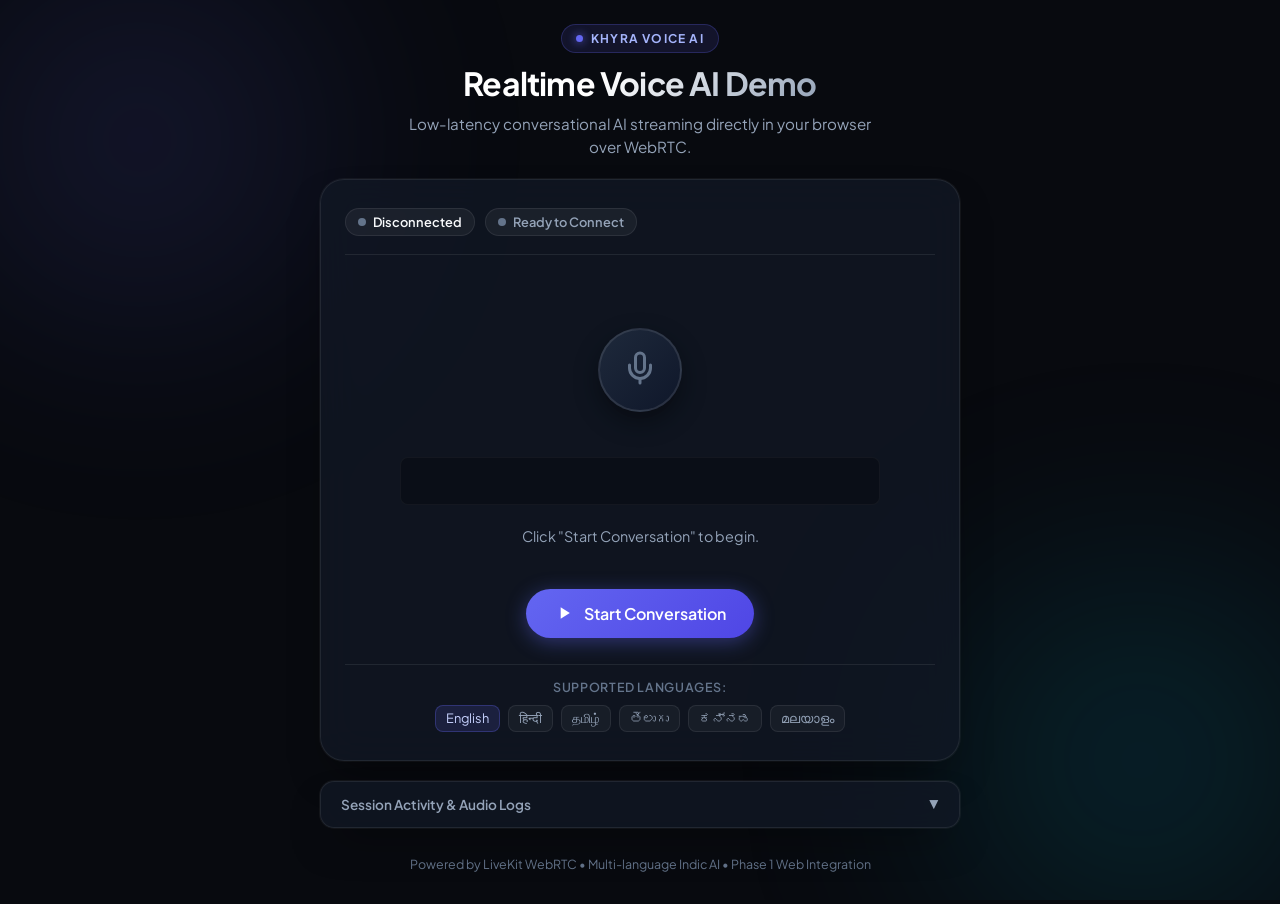
==== static/index.html @ c0081c4d "feat: multi-role WebSocket demo backend + deployment config WebSocket /ws endpoint (server.py): - Di" ====
<!DOCTYPE html>
<html lang="en">
<head>
  <meta charset="UTF-8">
  <meta name="viewport" content="width=device-width, initial-scale=1.0">
  <title>Khyra AI | Realtime Voice AI Demo</title>
  <meta name="description" content="Standalone browser-based LiveKit voice AI demonstration with real-time multilingual conversational capabilities.">
  <link rel="stylesheet" href="/static/style.css">
  <link rel="preconnect" href="https://fonts.googleapis.com">
  <link rel="preconnect" href="https://fonts.gstatic.com" crossorigin>
  <link href="https://fonts.googleapis.com/css2?family=Plus+Jakarta+Sans:wght@400;500;600;700&family=JetBrains+Mono:wght@400;500&display=swap" rel="stylesheet">
</head>
<body>
  <div class="app-background">
    <div class="glow-orb glow-top-left"></div>
    <div class="glow-orb glow-bottom-right"></div>
  </div>

  <main class="demo-wrapper">
    <!-- Header -->
    <header class="demo-header">
      <div class="brand-badge">
        <span class="brand-dot"></span>
        <span>KHYRA VOICE AI</span>
      </div>
      <h1 class="demo-title">Realtime Voice AI Demo</h1>
      <p class="demo-subtitle">Low-latency conversational AI streaming directly in your browser over WebRTC.</p>
    </header>

    <!-- Error Alert Box -->
    <div id="error-banner" class="alert-box alert-error hidden" role="alert">
      <div class="alert-icon">⚠️</div>
      <div class="alert-content">
        <h4 id="error-title">Connection Error</h4>
        <p id="error-message">Unable to connect to the voice server.</p>
        <div id="error-action" class="alert-action hidden">
          <button id="error-dismiss-btn" class="btn btn-secondary btn-sm">Dismiss</button>
        </div>
      </div>
    </div>

    <!-- Main Card -->
    <section class="demo-card glass-panel">
      <!-- Status Bar -->
      <div class="card-status-bar">
        <div class="status-indicator-group">
          <div id="connection-pill" class="status-pill status-disconnected">
            <span class="status-dot"></span>
            <span id="connection-status-text">Disconnected</span>
          </div>

          <div id="agent-state-pill" class="status-pill status-idle">
            <span class="agent-dot"></span>
            <span id="agent-state-text">Ready to Connect</span>
          </div>
        </div>

        <div class="telemetry-info">
          <span id="room-tag" class="meta-tag hidden">Room: <strong id="room-id-val">-</strong></span>
          <span id="latency-tag" class="meta-tag hidden">RTT: <strong id="latency-val">0ms</strong></span>
        </div>
      </div>

      <!-- Voice Visualization Orb -->
      <div class="visualizer-container">
        <div id="voice-orb" class="voice-orb orb-idle">
          <div class="orb-core">
            <div class="orb-wave wave-1"></div>
            <div class="orb-wave wave-2"></div>
            <div class="orb-wave wave-3"></div>
            <div class="orb-icon">
              <svg id="orb-mic-icon" viewBox="0 0 24 24" width="36" height="36" fill="none" stroke="currentColor" stroke-width="2" stroke-linecap="round" stroke-linejoin="round">
                <path d="M12 2a3 3 0 0 0-3 3v7a3 3 0 0 0 6 0V5a3 3 0 0 0-3-3Z"></path>
                <path d="M19 10v2a7 7 0 0 1-14 0v-2"></path>
                <line x1="12" y1="19" x2="12" y2="22"></line>
              </svg>
            </div>
          </div>
        </div>

        <canvas id="audio-visualizer-canvas" class="visualizer-canvas" width="480" height="64"></canvas>
        <div id="agent-caption" class="agent-caption">Click "Start Conversation" to begin.</div>
      </div>

      <!-- Controls -->
      <div class="controls-panel">
        <button id="start-btn" class="btn btn-primary btn-lg" aria-label="Start Conversation">
          <svg viewBox="0 0 24 24" width="20" height="20" fill="currentColor">
            <path d="M8 5v14l11-7z"/>
          </svg>
          <span>Start Conversation</span>
        </button>

        <button id="end-btn" class="btn btn-danger btn-lg hidden" aria-label="End Conversation" disabled>
          <svg viewBox="0 0 24 24" width="20" height="20" fill="currentColor">
            <rect x="6" y="6" width="12" height="12" rx="2"/>
          </svg>
          <span>End Conversation</span>
        </button>

        <button id="mute-btn" class="btn btn-secondary btn-icon hidden" aria-label="Mute Microphone" disabled title="Mute/Unmute Microphone">
          <svg id="mic-on-icon" viewBox="0 0 24 24" width="20" height="20" fill="none" stroke="currentColor" stroke-width="2">
            <path d="M12 2a3 3 0 0 0-3 3v7a3 3 0 0 0 6 0V5a3 3 0 0 0-3-3Z"></path>
            <path d="M19 10v2a7 7 0 0 1-14 0v-2"></path>
            <line x1="12" y1="19" x2="12" y2="22"></line>
          </svg>
          <svg id="mic-off-icon" class="hidden" viewBox="0 0 24 24" width="20" height="20" fill="none" stroke="currentColor" stroke-width="2">
            <line x1="1" y1="1" x2="23" y2="23"></line>
            <path d="M9 9v3a3 3 0 0 0 5.12 2.12M15 9.34V5a3 3 0 0 0-5.68-1.33"></path>
            <path d="M17 16.95A7 7 0 0 1 5 12v-2m14 0v2a7 7 0 0 1-.11 1.23"></path>
            <line x1="12" y1="19" x2="12" y2="22"></line>
          </svg>
          <span id="mute-label">Mute</span>
        </button>
      </div>

      <!-- Languages Supported Badge -->
      <div class="supported-languages">
        <span class="lang-title">Supported Languages:</span>
        <div class="lang-pills">
          <span class="lang-tag active">English</span>
          <span class="lang-tag">हिन्दी</span>
          <span class="lang-tag">தமிழ்</span>
          <span class="lang-tag">తెలుగు</span>
          <span class="lang-tag">ಕನ್ನಡ</span>
          <span class="lang-tag">മലയാളം</span>
        </div>
      </div>
    </section>

    <!-- Activity & Diagnostic Drawer -->
    <details class="diagnostics-drawer glass-panel">
      <summary class="drawer-header">
        <span>Session Activity & Audio Logs</span>
        <span class="drawer-arrow">▼</span>
      </summary>
      <div class="drawer-body">
        <div id="activity-log" class="activity-log">
          <div class="log-entry log-system">Voice demo initialized. Awaiting user interaction.</div>
        </div>
      </div>
    </details>

    <footer class="demo-footer">
      <p>Powered by LiveKit WebRTC &bull; Multi-language Indic AI &bull; Phase 1 Web Integration</p>
    </footer>
  </main>

  <!-- Audio element for playing the agent speech stream -->
  <audio id="agent-audio-sink" autoplay playsinline></audio>

  <!-- LiveKit Client SDK (Local bundle with fallback) -->
  <script src="/static/js/livekit-client.umd.min.js"></script>
  <script>
    if (!window.LivekitClient) {
      console.warn("Local LiveKit SDK not found, loading from CDN...");
      var script = document.createElement('script');
      script.src = "https://cdn.jsdelivr.net/npm/livekit-client/dist/livekit-client.umd.min.js";
      document.head.appendChild(script);
    }
  </script>
  <script src="/static/app.js"></script>
</body>
</html>
---- static/style.css ----
/* ==============================================================================
   KHYRA AI - REALTIME VOICE DEMO STYLESHEET
   Design: Modern Dark Glassmorphism, Micro-animations, Responsive
   ============================================================================== */

:root {
  --bg-primary: #080a0f;
  --bg-card: rgba(18, 24, 38, 0.75);
  --bg-card-hover: rgba(26, 35, 54, 0.85);
  --border-subtle: rgba(255, 255, 255, 0.08);
  --border-glow: rgba(99, 102, 241, 0.35);

  --text-main: #f8fafc;
  --text-muted: #94a3b8;
  --text-dim: #64748b;

  --accent-primary: #6366f1;
  --accent-primary-hover: #4f46e5;
  --accent-glow: rgba(99, 102, 241, 0.4);

  --status-green: #10b981;
  --status-green-glow: rgba(16, 185, 129, 0.35);
  --status-amber: #f59e0b;
  --status-amber-glow: rgba(245, 158, 11, 0.35);
  --status-red: #ef4444;
  --status-red-glow: rgba(239, 68, 68, 0.35);
  --status-cyan: #06b6d4;
  --status-cyan-glow: rgba(6, 182, 212, 0.35);

  --font-sans: 'Plus Jakarta Sans', -apple-system, BlinkMacSystemFont, 'Segoe UI', Roboto, sans-serif;
  --font-mono: 'JetBrains Mono', monospace;

  --radius-sm: 8px;
  --radius-md: 14px;
  --radius-lg: 24px;
  --radius-full: 9999px;
  --transition: all 0.25s cubic-bezier(0.16, 1, 0.3, 1);
}

*, *::before, *::after {
  box-sizing: border-box;
  margin: 0;
  padding: 0;
}

body {
  font-family: var(--font-sans);
  background-color: var(--bg-primary);
  color: var(--text-main);
  min-height: 100vh;
  display: flex;
  flex-direction: column;
  align-items: center;
  justify-content: center;
  padding: 24px 16px;
  overflow-x: hidden;
  position: relative;
  -webkit-font-smoothing: antialiased;
}

/* Background Ambient Lighting */
.app-background {
  position: fixed;
  inset: 0;
  pointer-events: none;
  z-index: 0;
  overflow: hidden;
}

.glow-orb {
  position: absolute;
  border-radius: 50%;
  filter: blur(120px);
  opacity: 0.25;
}

.glow-top-left {
  width: 480px;
  height: 480px;
  background: radial-gradient(circle, #6366f1 0%, transparent 70%);
  top: -100px;
  left: -100px;
}

.glow-bottom-right {
  width: 520px;
  height: 520px;
  background: radial-gradient(circle, #06b6d4 0%, transparent 70%);
  bottom: -120px;
  right: -120px;
}

/* Container */
.demo-wrapper {
  position: relative;
  z-index: 1;
  width: 100%;
  max-width: 640px;
  display: flex;
  flex-direction: column;
  gap: 20px;
}

/* Header */
.demo-header {
  text-align: center;
  display: flex;
  flex-direction: column;
  align-items: center;
  gap: 10px;
}

.brand-badge {
  display: inline-flex;
  align-items: center;
  gap: 8px;
  padding: 6px 14px;
  background: rgba(99, 102, 241, 0.12);
  border: 1px solid rgba(99, 102, 241, 0.25);
  border-radius: var(--radius-full);
  font-size: 0.75rem;
  font-weight: 700;
  letter-spacing: 0.1em;
  color: #a5b4fc;
  text-transform: uppercase;
}

.brand-dot {
  width: 7px;
  height: 7px;
  border-radius: 50%;
  background: #6366f1;
  box-shadow: 0 0 10px #6366f1;
}

.demo-title {
  font-size: 2rem;
  font-weight: 700;
  letter-spacing: -0.025em;
  background: linear-gradient(135deg, #ffffff 40%, #94a3b8 100%);
  -webkit-background-clip: text;
  -webkit-text-fill-color: transparent;
}

.demo-subtitle {
  font-size: 0.95rem;
  color: var(--text-muted);
  max-width: 480px;
  line-height: 1.5;
}

/* Glass Panel Component */
.glass-panel {
  background: var(--bg-card);
  backdrop-filter: blur(20px);
  -webkit-backdrop-filter: blur(20px);
  border: 1px solid var(--border-subtle);
  border-radius: var(--radius-lg);
  box-shadow: 0 20px 40px -15px rgba(0, 0, 0, 0.5), 0 0 0 1px rgba(255, 255, 255, 0.05);
}

/* Alerts */
.alert-box {
  display: flex;
  gap: 14px;
  padding: 14px 18px;
  border-radius: var(--radius-md);
  font-size: 0.88rem;
  align-items: flex-start;
  transition: var(--transition);
}

.alert-error {
  background: rgba(239, 68, 68, 0.12);
  border: 1px solid rgba(239, 68, 68, 0.35);
  color: #fca5a5;
}

.alert-icon {
  font-size: 1.25rem;
  line-height: 1;
}

.alert-content h4 {
  font-weight: 600;
  margin-bottom: 2px;
  color: #fee2e2;
}

.alert-content p {
  line-height: 1.4;
  color: #fca5a5;
}

.alert-action {
  margin-top: 10px;
}

/* Main Card */
.demo-card {
  padding: 28px 24px;
  display: flex;
  flex-direction: column;
  gap: 26px;
}

/* Status Bar */
.card-status-bar {
  display: flex;
  align-items: center;
  justify-content: space-between;
  flex-wrap: wrap;
  gap: 12px;
  padding-bottom: 18px;
  border-bottom: 1px solid var(--border-subtle);
}

.status-indicator-group {
  display: flex;
  align-items: center;
  gap: 10px;
  flex-wrap: wrap;
}

.status-pill {
  display: inline-flex;
  align-items: center;
  gap: 7px;
  padding: 5px 12px;
  border-radius: var(--radius-full);
  font-size: 0.8rem;
  font-weight: 600;
  background: rgba(255, 255, 255, 0.05);
  border: 1px solid var(--border-subtle);
  transition: var(--transition);
}

.status-dot, .agent-dot {
  width: 8px;
  height: 8px;
  border-radius: 50%;
  display: inline-block;
}

/* Connection States */
.status-disconnected .status-dot {
  background: var(--text-dim);
}

.status-connecting {
  border-color: rgba(245, 158, 11, 0.3);
  color: #fde68a;
}
.status-connecting .status-dot {
  background: var(--status-amber);
  box-shadow: 0 0 8px var(--status-amber-glow);
  animation: pulse 1.2s infinite ease-in-out;
}

.status-connected {
  border-color: rgba(16, 185, 129, 0.3);
  color: #a7f3d0;
}
.status-connected .status-dot {
  background: var(--status-green);
  box-shadow: 0 0 10px var(--status-green-glow);
}

.status-error {
  border-color: rgba(239, 68, 68, 0.3);
  color: #fca5a5;
}
.status-error .status-dot {
  background: var(--status-red);
  box-shadow: 0 0 8px var(--status-red-glow);
}

/* Agent States */
.status-idle {
  color: var(--text-muted);
}
.status-idle .agent-dot {
  background: var(--text-dim);
}

.status-listening {
  color: #67e8f9;
  border-color: rgba(6, 182, 212, 0.3);
  background: rgba(6, 182, 212, 0.08);
}
.status-listening .agent-dot {
  background: var(--status-cyan);
  box-shadow: 0 0 10px var(--status-cyan-glow);
  animation: pulse 1.2s infinite ease-in-out;
}

.status-speaking {
  color: #c7d2fe;
  border-color: rgba(99, 102, 241, 0.4);
  background: rgba(99, 102, 241, 0.12);
}
.status-speaking .agent-dot {
  background: var(--accent-primary);
  box-shadow: 0 0 12px var(--accent-glow);
  animation: pulse 0.8s infinite ease-in-out;
}

.telemetry-info {
  display: flex;
  align-items: center;
  gap: 10px;
  font-size: 0.75rem;
  color: var(--text-dim);
}

.meta-tag {
  background: rgba(255, 255, 255, 0.03);
  border: 1px solid var(--border-subtle);
  padding: 4px 10px;
  border-radius: var(--radius-sm);
  font-family: var(--font-mono);
}

/* Visualizer Container & Voice Orb */
.visualizer-container {
  display: flex;
  flex-direction: column;
  align-items: center;
  justify-content: center;
  gap: 22px;
  padding: 24px 0 12px;
}

.voice-orb {
  position: relative;
  width: 130px;
  height: 130px;
  border-radius: 50%;
  display: flex;
  align-items: center;
  justify-content: center;
  transition: var(--transition);
}

.orb-core {
  position: relative;
  width: 84px;
  height: 84px;
  border-radius: 50%;
  background: linear-gradient(135deg, #1e293b, #0f172a);
  border: 2px solid rgba(255, 255, 255, 0.1);
  display: flex;
  align-items: center;
  justify-content: center;
  color: var(--text-muted);
  z-index: 2;
  box-shadow: 0 10px 25px rgba(0, 0, 0, 0.4);
  transition: var(--transition);
}

.orb-wave {
  position: absolute;
  inset: -12px;
  border-radius: 50%;
  border: 1.5px solid transparent;
  pointer-events: none;
  opacity: 0;
  transition: var(--transition);
}

/* Orb States */
.orb-idle .orb-core {
  border-color: rgba(255, 255, 255, 0.1);
  color: var(--text-dim);
}

.orb-listening .orb-core {
  border-color: var(--status-cyan);
  color: #67e8f9;
  box-shadow: 0 0 25px var(--status-cyan-glow);
  transform: scale(1.04);
}
.orb-listening .orb-wave {
  border-color: rgba(6, 182, 212, 0.4);
  opacity: 1;
  animation: orb-ripple 2s infinite ease-out;
}
.orb-listening .wave-2 {
  animation-delay: 0.6s;
}
.orb-listening .wave-3 {
  animation-delay: 1.2s;
}

.orb-speaking .orb-core {
  border-color: var(--accent-primary);
  color: #e0e7ff;
  box-shadow: 0 0 35px var(--accent-glow);
  transform: scale(1.08);
}
.orb-speaking .orb-wave {
  border-color: rgba(99, 102, 241, 0.5);
  opacity: 1;
  animation: orb-ripple 1.4s infinite ease-out;
}
.orb-speaking .wave-2 {
  animation-delay: 0.45s;
}
.orb-speaking .wave-3 {
  animation-delay: 0.9s;
}

.visualizer-canvas {
  width: 100%;
  max-width: 480px;
  height: 48px;
  border-radius: var(--radius-sm);
  background: rgba(0, 0, 0, 0.25);
  border: 1px solid rgba(255, 255, 255, 0.04);
}

.agent-caption {
  font-size: 0.9rem;
  color: var(--text-muted);
  text-align: center;
  min-height: 24px;
}

/* Controls Panel */
.controls-panel {
  display: flex;
  align-items: center;
  justify-content: center;
  gap: 14px;
  flex-wrap: wrap;
}

.btn {
  display: inline-flex;
  align-items: center;
  justify-content: center;
  gap: 10px;
  border: none;
  cursor: pointer;
  font-family: var(--font-sans);
  font-weight: 600;
  border-radius: var(--radius-full);
  transition: var(--transition);
  text-decoration: none;
  outline: none;
}

.btn:disabled {
  opacity: 0.5;
  cursor: not-allowed;
  pointer-events: none;
}

.btn-lg {
  padding: 14px 28px;
  font-size: 1rem;
}

.btn-sm {
  padding: 6px 14px;
  font-size: 0.8rem;
}

.btn-icon {
  padding: 12px 20px;
  font-size: 0.9rem;
}

.btn-primary {
  background: linear-gradient(135deg, var(--accent-primary) 0%, var(--accent-primary-hover) 100%);
  color: #ffffff;
  box-shadow: 0 4px 20px var(--accent-glow);
}

.btn-primary:hover:not(:disabled) {
  transform: translateY(-2px);
  box-shadow: 0 6px 25px rgba(99, 102, 241, 0.6);
}

.btn-primary:active:not(:disabled) {
  transform: translateY(0);
}

.btn-danger {
  background: linear-gradient(135deg, #ef4444 0%, #dc2626 100%);
  color: #ffffff;
  box-shadow: 0 4px 20px var(--status-red-glow);
}

.btn-danger:hover:not(:disabled) {
  transform: translateY(-2px);
  box-shadow: 0 6px 25px rgba(239, 68, 68, 0.6);
}

.btn-secondary {
  background: rgba(255, 255, 255, 0.08);
  color: var(--text-main);
  border: 1px solid var(--border-subtle);
}

.btn-secondary:hover:not(:disabled) {
  background: rgba(255, 255, 255, 0.14);
  border-color: rgba(255, 255, 255, 0.18);
  transform: translateY(-1px);
}

.btn-muted-active {
  background: rgba(239, 68, 68, 0.18) !important;
  border-color: rgba(239, 68, 68, 0.4) !important;
  color: #fca5a5 !important;
}

/* Supported Languages */
.supported-languages {
  display: flex;
  flex-direction: column;
  align-items: center;
  gap: 10px;
  padding-top: 14px;
  border-top: 1px solid var(--border-subtle);
}

.lang-title {
  font-size: 0.78rem;
  color: var(--text-dim);
  text-transform: uppercase;
  letter-spacing: 0.05em;
  font-weight: 600;
}

.lang-pills {
  display: flex;
  flex-wrap: wrap;
  gap: 8px;
  justify-content: center;
}

.lang-tag {
  font-size: 0.8rem;
  padding: 4px 10px;
  border-radius: var(--radius-sm);
  background: rgba(255, 255, 255, 0.04);
  border: 1px solid var(--border-subtle);
  color: var(--text-muted);
}

.lang-tag.active {
  background: rgba(99, 102, 241, 0.15);
  border-color: rgba(99, 102, 241, 0.3);
  color: #c7d2fe;
}

/* Diagnostics Drawer */
.diagnostics-drawer {
  padding: 14px 20px;
  border-radius: var(--radius-md);
  font-size: 0.85rem;
}

.drawer-header {
  cursor: pointer;
  display: flex;
  align-items: center;
  justify-content: space-between;
  color: var(--text-muted);
  font-weight: 600;
  user-select: none;
}

.drawer-header:hover {
  color: var(--text-main);
}

.drawer-arrow {
  font-size: 0.75rem;
  transition: transform 0.2s ease;
}

details[open] .drawer-arrow {
  transform: rotate(180deg);
}

.drawer-body {
  margin-top: 12px;
  padding-top: 12px;
  border-top: 1px solid var(--border-subtle);
}

.activity-log {
  max-height: 140px;
  overflow-y: auto;
  font-family: var(--font-mono);
  font-size: 0.78rem;
  display: flex;
  flex-direction: column;
  gap: 6px;
  color: var(--text-dim);
}

.log-entry {
  line-height: 1.4;
  word-break: break-word;
}

.log-system { color: #94a3b8; }
.log-info { color: #60a5fa; }
.log-success { color: #34d399; }
.log-warn { color: #fbbf24; }
.log-error { color: #f87171; }

/* Footer */
.demo-footer {
  text-align: center;
  font-size: 0.78rem;
  color: var(--text-dim);
  padding: 8px 0;
}

/* Utilities */
.hidden {
  display: none !important;
}

/* Keyframe Animations */
@keyframes pulse {
  0%, 100% { opacity: 1; transform: scale(1); }
  50% { opacity: 0.4; transform: scale(0.9); }
}

@keyframes orb-ripple {
  0% {
    transform: scale(0.9);
    opacity: 0.8;
  }
  100% {
    transform: scale(1.6);
    opacity: 0;
  }
}

/* Responsive */
@media (max-width: 600px) {
  .demo-title { font-size: 1.6rem; }
  .demo-card { padding: 20px 16px; }
  .btn-lg { width: 100%; }
  .controls-panel { width: 100%; }
}
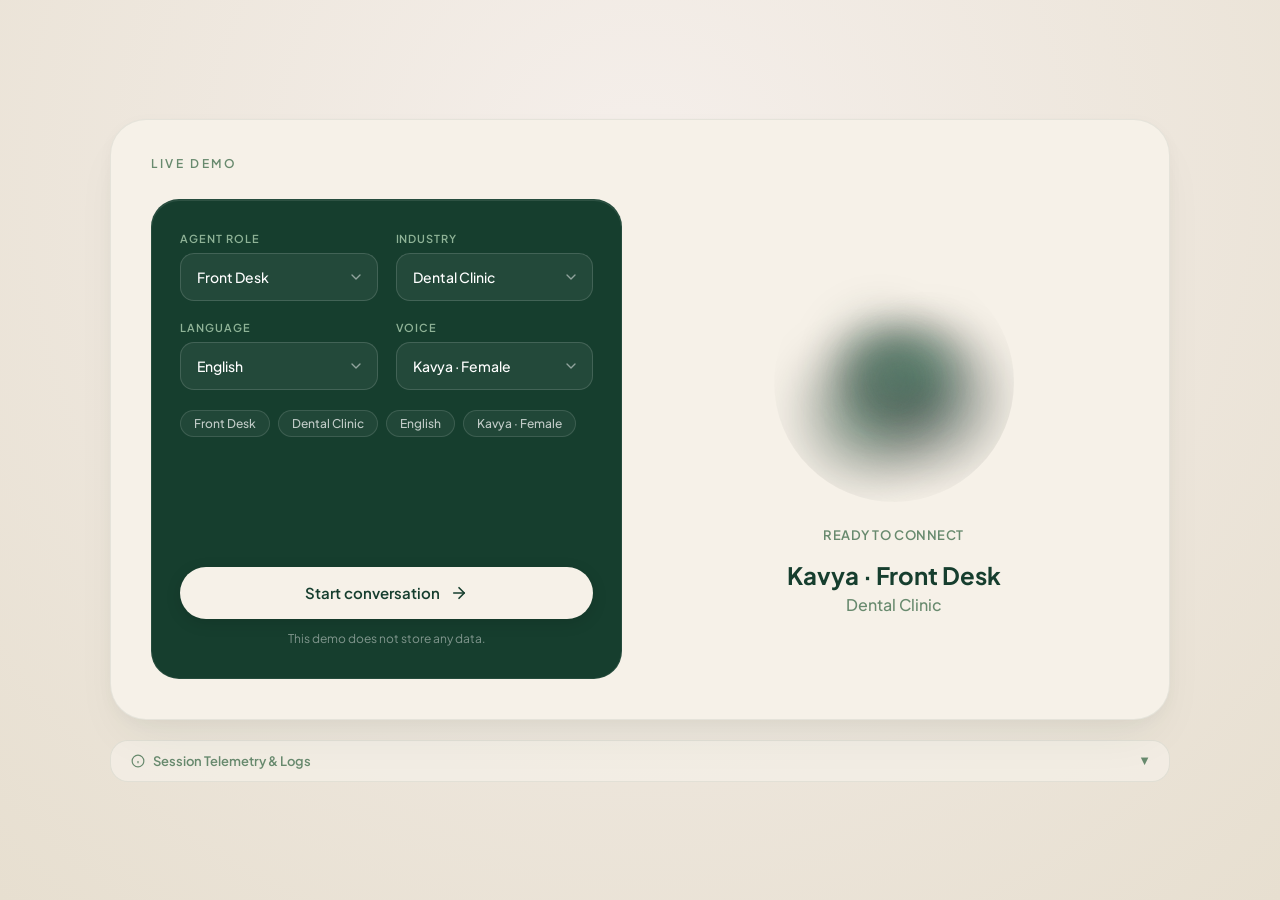
==== commit ecdfbf0a: "conifg chnages and ui" ====
--- a/static/index.html
+++ b/static/index.html
@@ -4,149 +4,200 @@
   <meta charset="UTF-8">
   <meta name="viewport" content="width=device-width, initial-scale=1.0">
   <title>Khyra AI | Realtime Voice AI Demo</title>
-  <meta name="description" content="Standalone browser-based LiveKit voice AI demonstration with real-time multilingual conversational capabilities.">
-  <link rel="stylesheet" href="/static/style.css">
+  <meta name="description" content="Khyra AI - Low-latency conversational AI streaming directly in your browser over LiveKit WebRTC.">
+  
   <link rel="preconnect" href="https://fonts.googleapis.com">
   <link rel="preconnect" href="https://fonts.gstatic.com" crossorigin>
-  <link href="https://fonts.googleapis.com/css2?family=Plus+Jakarta+Sans:wght@400;500;600;700&family=JetBrains+Mono:wght@400;500&display=swap" rel="stylesheet">
+  <link href="https://fonts.googleapis.com/css2?family=Plus+Jakarta+Sans:wght@400;500;600;700&display=swap" rel="stylesheet">
+  
+  <link rel="stylesheet" href="/static/style.css">
 </head>
 <body>
-  <div class="app-background">
-    <div class="glow-orb glow-top-left"></div>
-    <div class="glow-orb glow-bottom-right"></div>
-  </div>
-
-  <main class="demo-wrapper">
-    <!-- Header -->
-    <header class="demo-header">
-      <div class="brand-badge">
-        <span class="brand-dot"></span>
-        <span>KHYRA VOICE AI</span>
+  <div class="demo-page-wrapper">
+    <!-- Main Modal / Card -->
+    <main class="demo-card">
+      
+      <!-- Top Eyebrow Label -->
+      <div class="demo-eyebrow">LIVE DEMO</div>
+
+      <!-- Two-Column Interactive Layout -->
+      <div class="demo-content-grid">
+        
+        <!-- Left Column: Dark Forest Green Configuration Panel -->
+        <section class="config-panel" id="config-panel">
+          <div class="config-inner">
+            
+            <!-- 2x2 Dropdowns Grid -->
+            <div class="controls-grid">
+              
+              <!-- Field 1: Agent Role -->
+              <div class="field-item">
+                <label for="role-select" class="field-label">AGENT ROLE</label>
+                <div class="select-container">
+                  <select id="role-select" class="styled-select" aria-label="Agent Role">
+                    <!-- Populated via app.js -->
+                  </select>
+                  <svg class="select-icon" viewBox="0 0 24 24" width="16" height="16" fill="none" stroke="currentColor" stroke-width="2" stroke-linecap="round" stroke-linejoin="round">
+                    <polyline points="6 9 12 15 18 9"></polyline>
+                  </svg>
+                </div>
+              </div>
+
+              <!-- Field 2: Industry -->
+              <div class="field-item">
+                <label for="domain-select" class="field-label">INDUSTRY</label>
+                <div class="select-container">
+                  <select id="domain-select" class="styled-select" aria-label="Industry">
+                    <!-- Populated dynamically via app.js -->
+                  </select>
+                  <svg class="select-icon" viewBox="0 0 24 24" width="16" height="16" fill="none" stroke="currentColor" stroke-width="2" stroke-linecap="round" stroke-linejoin="round">
+                    <polyline points="6 9 12 15 18 9"></polyline>
+                  </svg>
+                </div>
+              </div>
+
+              <!-- Field 3: Language -->
+              <div class="field-item">
+                <label for="language-select" class="field-label">LANGUAGE</label>
+                <div class="select-container">
+                  <select id="language-select" class="styled-select" aria-label="Language">
+                    <!-- Populated via app.js -->
+                  </select>
+                  <svg class="select-icon" viewBox="0 0 24 24" width="16" height="16" fill="none" stroke="currentColor" stroke-width="2" stroke-linecap="round" stroke-linejoin="round">
+                    <polyline points="6 9 12 15 18 9"></polyline>
+                  </svg>
+                </div>
+              </div>
+
+              <!-- Field 4: Voice -->
+              <div class="field-item">
+                <label for="voice-select" class="field-label">VOICE</label>
+                <div class="select-container">
+                  <select id="voice-select" class="styled-select" aria-label="Voice">
+                    <!-- Populated via app.js -->
+                  </select>
+                  <svg class="select-icon" viewBox="0 0 24 24" width="16" height="16" fill="none" stroke="currentColor" stroke-width="2" stroke-linecap="round" stroke-linejoin="round">
+                    <polyline points="6 9 12 15 18 9"></polyline>
+                  </svg>
+                </div>
+              </div>
+
+            </div>
+
+            <!-- Active Configuration Badges / Pills -->
+            <div class="pills-container" id="pills-container">
+              <span class="config-pill" id="pill-role">Front Desk</span>
+              <span class="config-pill" id="pill-domain">Dental Clinic</span>
+              <span class="config-pill" id="pill-language">English</span>
+              <span class="config-pill" id="pill-voice">Kavya · Female</span>
+            </div>
+
+          </div>
+
+          <!-- Bottom Action Area -->
+          <div class="config-actions">
+            <!-- Idle State Button -->
+            <button id="start-btn" class="action-btn btn-start" aria-label="Start Conversation">
+              <span>Start conversation</span>
+              <svg viewBox="0 0 24 24" width="18" height="18" fill="none" stroke="currentColor" stroke-width="2.2" stroke-linecap="round" stroke-linejoin="round">
+                <line x1="5" y1="12" x2="19" y2="12"></line>
+                <polyline points="12 5 19 12 12 19"></polyline>
+              </svg>
+            </button>
+
+            <!-- Connecting State Button -->
+            <button id="connecting-btn" class="action-btn btn-connecting hidden" disabled aria-label="Connecting">
+              <svg class="spinner-icon" viewBox="0 0 24 24" width="18" height="18" fill="none" stroke="currentColor" stroke-width="2.5">
+                <circle cx="12" cy="12" r="10" stroke-opacity="0.25" stroke="currentColor"></circle>
+                <path d="M12 2a10 10 0 0 1 10 10" stroke="currentColor"></path>
+              </svg>
+              <span>Connecting...</span>
+            </button>
+
+            <!-- Active / Talking In-Call Controls -->
+            <div id="active-controls" class="active-controls-group hidden">
+              <button id="end-btn" class="action-btn btn-end" aria-label="End Conversation">
+                <svg viewBox="0 0 24 24" width="16" height="16" fill="currentColor">
+                  <rect x="5" y="5" width="14" height="14" rx="2"></rect>
+                </svg>
+                <span>End conversation</span>
+              </button>
+              <button id="mute-btn" class="action-btn btn-mute-icon" aria-label="Mute / Unmute" title="Toggle Microphone Mute">
+                <svg id="mic-on-icon" viewBox="0 0 24 24" width="18" height="18" fill="none" stroke="currentColor" stroke-width="2" stroke-linecap="round" stroke-linejoin="round">
+                  <path d="M12 2a3 3 0 0 0-3 3v7a3 3 0 0 0 6 0V5a3 3 0 0 0-3-3Z"></path>
+                  <path d="M19 10v2a7 7 0 0 1-14 0v-2"></path>
+                  <line x1="12" y1="19" x2="12" y2="22"></line>
+                </svg>
+                <svg id="mic-off-icon" class="hidden" viewBox="0 0 24 24" width="18" height="18" fill="none" stroke="currentColor" stroke-width="2" stroke-linecap="round" stroke-linejoin="round">
+                  <line x1="1" y1="1" x2="23" y2="23"></line>
+                  <path d="M9 9v3a3 3 0 0 0 5.12 2.12M15 9.34V5a3 3 0 0 0-5.68-1.33"></path>
+                  <path d="M17 16.95A7 7 0 0 1 5 12v-2m14 0v2a7 7 0 0 1-.11 1.23"></path>
+                  <line x1="12" y1="19" x2="12" y2="22"></line>
+                </svg>
+              </button>
+            </div>
+
+            <!-- Error & Ended State Button (Close & reconfigure) -->
+            <button id="reconfigure-btn" class="action-btn btn-reconfigure hidden" aria-label="Close and reconfigure">
+              <svg viewBox="0 0 24 24" width="18" height="18" fill="none" stroke="currentColor" stroke-width="2.2" stroke-linecap="round" stroke-linejoin="round">
+                <path d="M3 12a9 9 0 1 0 9-9 9.75 9.75 0 0 0-6.74 2.74L3 8"></path>
+                <path d="M3 3v5h5"></path>
+              </svg>
+              <span>Close &amp; reconfigure</span>
+            </button>
+
+            <!-- Disclaimer Notice -->
+            <p class="data-disclaimer">This demo does not store any data.</p>
+          </div>
+
+        </section>
+
+        <!-- Right Column: Visualizer Orb, Status, Agent & Domain Persona Info -->
+        <section class="display-panel" id="display-panel">
+          
+          <!-- Organic Siri Glowing Orb Canvas -->
+          <div class="orb-stage">
+            <canvas id="siri-orb-canvas" width="400" height="400" aria-label="Voice activity visualizer"></canvas>
+          </div>
+
+          <!-- Dynamic Status Text -->
+          <div id="status-message" class="status-message status-idle">
+            Ready to connect
+          </div>
+
+          <!-- Agent Persona & Industry Branding -->
+          <div class="persona-branding">
+            <h2 id="agent-display-title" class="agent-title">Kavya · Front Desk</h2>
+            <p id="agent-display-industry" class="agent-domain">Dental Clinic</p>
+          </div>
+
+        </section>
+
       </div>
-      <h1 class="demo-title">Realtime Voice AI Demo</h1>
-      <p class="demo-subtitle">Low-latency conversational AI streaming directly in your browser over WebRTC.</p>
-    </header>
-
-    <!-- Error Alert Box -->
-    <div id="error-banner" class="alert-box alert-error hidden" role="alert">
-      <div class="alert-icon">⚠️</div>
-      <div class="alert-content">
-        <h4 id="error-title">Connection Error</h4>
-        <p id="error-message">Unable to connect to the voice server.</p>
-        <div id="error-action" class="alert-action hidden">
-          <button id="error-dismiss-btn" class="btn btn-secondary btn-sm">Dismiss</button>
+    </main>
+
+    <!-- Diagnostics & LiveKit Session Telemetry Drawer (collapsible, subtle) -->
+    <details class="telemetry-drawer">
+      <summary class="drawer-header">
+        <span class="drawer-label">
+          <svg viewBox="0 0 24 24" width="14" height="14" fill="none" stroke="currentColor" stroke-width="2"><circle cx="12" cy="12" r="10"/><line x1="12" y1="16" x2="12" y2="12"/><line x1="12" y1="8" x2="12.01" y2="8"/></svg>
+          Session Telemetry &amp; Logs
+        </span>
+        <div class="drawer-meta-pills">
+          <span id="room-tag" class="meta-pill hidden">Room: <strong id="room-id-val">-</strong></span>
+          <span id="latency-tag" class="meta-pill hidden">RTT: <strong id="latency-val">0ms</strong></span>
+          <span class="drawer-caret">▼</span>
         </div>
-      </div>
-    </div>
-
-    <!-- Main Card -->
-    <section class="demo-card glass-panel">
-      <!-- Status Bar -->
-      <div class="card-status-bar">
-        <div class="status-indicator-group">
-          <div id="connection-pill" class="status-pill status-disconnected">
-            <span class="status-dot"></span>
-            <span id="connection-status-text">Disconnected</span>
-          </div>
-
-          <div id="agent-state-pill" class="status-pill status-idle">
-            <span class="agent-dot"></span>
-            <span id="agent-state-text">Ready to Connect</span>
-          </div>
-        </div>
-
-        <div class="telemetry-info">
-          <span id="room-tag" class="meta-tag hidden">Room: <strong id="room-id-val">-</strong></span>
-          <span id="latency-tag" class="meta-tag hidden">RTT: <strong id="latency-val">0ms</strong></span>
-        </div>
-      </div>
-
-      <!-- Voice Visualization Orb -->
-      <div class="visualizer-container">
-        <div id="voice-orb" class="voice-orb orb-idle">
-          <div class="orb-core">
-            <div class="orb-wave wave-1"></div>
-            <div class="orb-wave wave-2"></div>
-            <div class="orb-wave wave-3"></div>
-            <div class="orb-icon">
-              <svg id="orb-mic-icon" viewBox="0 0 24 24" width="36" height="36" fill="none" stroke="currentColor" stroke-width="2" stroke-linecap="round" stroke-linejoin="round">
-                <path d="M12 2a3 3 0 0 0-3 3v7a3 3 0 0 0 6 0V5a3 3 0 0 0-3-3Z"></path>
-                <path d="M19 10v2a7 7 0 0 1-14 0v-2"></path>
-                <line x1="12" y1="19" x2="12" y2="22"></line>
-              </svg>
-            </div>
-          </div>
-        </div>
-
-        <canvas id="audio-visualizer-canvas" class="visualizer-canvas" width="480" height="64"></canvas>
-        <div id="agent-caption" class="agent-caption">Click "Start Conversation" to begin.</div>
-      </div>
-
-      <!-- Controls -->
-      <div class="controls-panel">
-        <button id="start-btn" class="btn btn-primary btn-lg" aria-label="Start Conversation">
-          <svg viewBox="0 0 24 24" width="20" height="20" fill="currentColor">
-            <path d="M8 5v14l11-7z"/>
-          </svg>
-          <span>Start Conversation</span>
-        </button>
-
-        <button id="end-btn" class="btn btn-danger btn-lg hidden" aria-label="End Conversation" disabled>
-          <svg viewBox="0 0 24 24" width="20" height="20" fill="currentColor">
-            <rect x="6" y="6" width="12" height="12" rx="2"/>
-          </svg>
-          <span>End Conversation</span>
-        </button>
-
-        <button id="mute-btn" class="btn btn-secondary btn-icon hidden" aria-label="Mute Microphone" disabled title="Mute/Unmute Microphone">
-          <svg id="mic-on-icon" viewBox="0 0 24 24" width="20" height="20" fill="none" stroke="currentColor" stroke-width="2">
-            <path d="M12 2a3 3 0 0 0-3 3v7a3 3 0 0 0 6 0V5a3 3 0 0 0-3-3Z"></path>
-            <path d="M19 10v2a7 7 0 0 1-14 0v-2"></path>
-            <line x1="12" y1="19" x2="12" y2="22"></line>
-          </svg>
-          <svg id="mic-off-icon" class="hidden" viewBox="0 0 24 24" width="20" height="20" fill="none" stroke="currentColor" stroke-width="2">
-            <line x1="1" y1="1" x2="23" y2="23"></line>
-            <path d="M9 9v3a3 3 0 0 0 5.12 2.12M15 9.34V5a3 3 0 0 0-5.68-1.33"></path>
-            <path d="M17 16.95A7 7 0 0 1 5 12v-2m14 0v2a7 7 0 0 1-.11 1.23"></path>
-            <line x1="12" y1="19" x2="12" y2="22"></line>
-          </svg>
-          <span id="mute-label">Mute</span>
-        </button>
-      </div>
-
-      <!-- Languages Supported Badge -->
-      <div class="supported-languages">
-        <span class="lang-title">Supported Languages:</span>
-        <div class="lang-pills">
-          <span class="lang-tag active">English</span>
-          <span class="lang-tag">हिन्दी</span>
-          <span class="lang-tag">தமிழ்</span>
-          <span class="lang-tag">తెలుగు</span>
-          <span class="lang-tag">ಕನ್ನಡ</span>
-          <span class="lang-tag">മലയാളം</span>
-        </div>
-      </div>
-    </section>
-
-    <!-- Activity & Diagnostic Drawer -->
-    <details class="diagnostics-drawer glass-panel">
-      <summary class="drawer-header">
-        <span>Session Activity & Audio Logs</span>
-        <span class="drawer-arrow">▼</span>
       </summary>
-      <div class="drawer-body">
-        <div id="activity-log" class="activity-log">
-          <div class="log-entry log-system">Voice demo initialized. Awaiting user interaction.</div>
+      <div class="drawer-content">
+        <div id="activity-log" class="activity-log-box">
+          <div class="log-row log-system">LiveKit WebRTC voice interface loaded. Ready.</div>
         </div>
       </div>
     </details>
-
-    <footer class="demo-footer">
-      <p>Powered by LiveKit WebRTC &bull; Multi-language Indic AI &bull; Phase 1 Web Integration</p>
-    </footer>
-  </main>
-
-  <!-- Audio element for playing the agent speech stream -->
+  </div>
+
+  <!-- Audio sink for remote agent speech streaming -->
   <audio id="agent-audio-sink" autoplay playsinline></audio>
 
   <!-- LiveKit Client SDK (Local bundle with fallback) -->
--- a/static/style.css
+++ b/static/style.css
@@ -1,39 +1,45 @@
 /* ==============================================================================
-   KHYRA AI - REALTIME VOICE DEMO STYLESHEET
-   Design: Modern Dark Glassmorphism, Micro-animations, Responsive
+   KHYRA AI - REALTIME LIVE VOICE DEMO STYLESHEET
+   Design: Editorial Forest Green & Warm Cream Modern Architecture
    ============================================================================== */
 
 :root {
-  --bg-primary: #080a0f;
-  --bg-card: rgba(18, 24, 38, 0.75);
-  --bg-card-hover: rgba(26, 35, 54, 0.85);
-  --border-subtle: rgba(255, 255, 255, 0.08);
-  --border-glow: rgba(99, 102, 241, 0.35);
-
-  --text-main: #f8fafc;
-  --text-muted: #94a3b8;
-  --text-dim: #64748b;
-
-  --accent-primary: #6366f1;
-  --accent-primary-hover: #4f46e5;
-  --accent-glow: rgba(99, 102, 241, 0.4);
-
-  --status-green: #10b981;
-  --status-green-glow: rgba(16, 185, 129, 0.35);
-  --status-amber: #f59e0b;
-  --status-amber-glow: rgba(245, 158, 11, 0.35);
-  --status-red: #ef4444;
-  --status-red-glow: rgba(239, 68, 68, 0.35);
-  --status-cyan: #06b6d4;
-  --status-cyan-glow: rgba(6, 182, 212, 0.35);
-
+  /* Warm Cream & Oat Foundation */
+  --bg-page: #ECE5D8;
+  --bg-page-gradient: radial-gradient(circle at 50% 20%, #F5EFEB 0%, #E7DFD0 100%);
+  --bg-card: #F6F1E8;
+  --border-card: rgba(27, 67, 50, 0.08);
+
+  /* Deep Forest Emerald / Evergreen */
+  --pine-deep: #163e2e;
+  --pine-card: #163e2e;
+  --pine-surface: rgba(255, 255, 255, 0.06);
+  --pine-surface-hover: rgba(255, 255, 255, 0.1);
+  --pine-border: rgba(255, 255, 255, 0.14);
+  --pine-border-hover: rgba(255, 255, 255, 0.28);
+  --pine-text: #ffffff;
+  --pine-text-muted: rgba(255, 255, 255, 0.72);
+  --pine-label: #8fb397;
+
+  /* Typography Colors */
+  --text-dark: #163e2e;
+  --text-muted: #688a6e;
+  --text-dim: #8b9e87;
+
+  /* Status Colors */
+  --color-error: #ef4444;
+  --color-error-bg: rgba(239, 68, 68, 0.12);
+  --color-success: #10b981;
+  --color-speaking: #2d6a4f;
+
+  /* Typography */
   --font-sans: 'Plus Jakarta Sans', -apple-system, BlinkMacSystemFont, 'Segoe UI', Roboto, sans-serif;
-  --font-mono: 'JetBrains Mono', monospace;
-
-  --radius-sm: 8px;
-  --radius-md: 14px;
-  --radius-lg: 24px;
-  --radius-full: 9999px;
+
+  /* Radii & Transitions */
+  --radius-card: 36px;
+  --radius-panel: 28px;
+  --radius-control: 14px;
+  --radius-pill: 9999px;
   --transition: all 0.25s cubic-bezier(0.16, 1, 0.3, 1);
 }
 
@@ -45,608 +51,527 @@
 
 body {
   font-family: var(--font-sans);
-  background-color: var(--bg-primary);
-  color: var(--text-main);
+  background: var(--bg-page-gradient);
+  background-color: var(--bg-page);
+  color: var(--text-dark);
   min-height: 100vh;
   display: flex;
   flex-direction: column;
   align-items: center;
   justify-content: center;
-  padding: 24px 16px;
-  overflow-x: hidden;
+  padding: 32px 20px;
+  -webkit-font-smoothing: antialiased;
+  -moz-osx-font-smoothing: grayscale;
+}
+
+/* Page Wrapper */
+.demo-page-wrapper {
+  width: 100%;
+  max-width: 1060px;
+  display: flex;
+  flex-direction: column;
+  gap: 20px;
+}
+
+/* ==============================================================================
+   Main Live Demo Card
+   ============================================================================== */
+.demo-card {
+  background-color: var(--bg-card);
+  border: 1px solid var(--border-card);
+  border-radius: var(--radius-card);
+  padding: 36px 40px 40px;
+  box-shadow: 
+    0 24px 50px -15px rgba(27, 67, 50, 0.08),
+    0 4px 16px rgba(0, 0, 0, 0.03);
   position: relative;
-  -webkit-font-smoothing: antialiased;
-}
-
-/* Background Ambient Lighting */
-.app-background {
-  position: fixed;
-  inset: 0;
+  overflow: hidden;
+  transition: var(--transition);
+}
+
+/* Top "LIVE DEMO" Label */
+.demo-eyebrow {
+  font-size: 12px;
+  font-weight: 600;
+  letter-spacing: 0.22em;
+  text-transform: uppercase;
+  color: var(--text-muted);
+  margin-bottom: 28px;
+  user-select: none;
+}
+
+/* Grid Layout */
+.demo-content-grid {
+  display: grid;
+  grid-template-columns: 1fr 1fr;
+  gap: 36px;
+  align-items: stretch;
+  min-height: 480px;
+}
+
+/* ==============================================================================
+   Left Column: Configuration Panel (Dark Forest Green)
+   ============================================================================== */
+.config-panel {
+  background-color: var(--pine-card);
+  border-radius: var(--radius-panel);
+  border: 1px solid rgba(255, 255, 255, 0.07);
+  padding: 32px 28px;
+  display: flex;
+  flex-direction: column;
+  justify-content: space-between;
+  box-shadow: inset 0 1px 0 rgba(255, 255, 255, 0.1);
+  transition: opacity 0.3s ease, var(--transition);
+}
+
+.config-panel.panel-locked {
+  opacity: 0.88;
+}
+
+/* 2x2 Form Controls Grid */
+.controls-grid {
+  display: grid;
+  grid-template-columns: 1fr 1fr;
+  gap: 20px 18px;
+}
+
+.field-item {
+  display: flex;
+  flex-direction: column;
+  gap: 8px;
+}
+
+.field-label {
+  font-size: 11px;
+  font-weight: 600;
+  letter-spacing: 0.09em;
+  text-transform: uppercase;
+  color: var(--pine-label);
+  user-select: none;
+}
+
+/* Custom Select Container */
+.select-container {
+  position: relative;
+  width: 100%;
+}
+
+.styled-select {
+  width: 100%;
+  height: 48px;
+  background-color: var(--pine-surface);
+  border: 1px solid var(--pine-border);
+  border-radius: var(--radius-control);
+  padding: 0 38px 0 16px;
+  font-family: var(--font-sans);
+  font-size: 14px;
+  font-weight: 500;
+  color: var(--pine-text);
+  appearance: none;
+  -webkit-appearance: none;
+  -moz-appearance: none;
+  cursor: pointer;
+  outline: none;
+  transition: var(--transition);
+}
+
+.styled-select:hover:not(:disabled) {
+  background-color: var(--pine-surface-hover);
+  border-color: var(--pine-border-hover);
+}
+
+.styled-select:focus {
+  border-color: rgba(255, 255, 255, 0.45);
+  box-shadow: 0 0 0 2px rgba(255, 255, 255, 0.1);
+}
+
+.styled-select:disabled {
+  opacity: 0.75;
+  cursor: not-allowed;
+}
+
+/* Dark options within dropdown */
+.styled-select option {
+  background-color: #123326;
+  color: #ffffff;
+  padding: 10px 14px;
+  font-size: 14px;
+}
+
+.select-icon {
+  position: absolute;
+  right: 14px;
+  top: 50%;
+  transform: translateY(-50%);
+  color: rgba(255, 255, 255, 0.5);
   pointer-events: none;
-  z-index: 0;
-  overflow: hidden;
-}
-
-.glow-orb {
-  position: absolute;
-  border-radius: 50%;
-  filter: blur(120px);
-  opacity: 0.25;
-}
-
-.glow-top-left {
-  width: 480px;
-  height: 480px;
-  background: radial-gradient(circle, #6366f1 0%, transparent 70%);
-  top: -100px;
-  left: -100px;
-}
-
-.glow-bottom-right {
-  width: 520px;
-  height: 520px;
-  background: radial-gradient(circle, #06b6d4 0%, transparent 70%);
-  bottom: -120px;
-  right: -120px;
-}
-
-/* Container */
-.demo-wrapper {
-  position: relative;
-  z-index: 1;
+  transition: transform 0.2s ease;
+}
+
+/* Active Configuration Pills */
+.pills-container {
+  display: flex;
+  flex-wrap: wrap;
+  gap: 8px;
+  margin-top: 20px;
+}
+
+.config-pill {
+  font-size: 12px;
+  font-weight: 500;
+  color: var(--pine-text-muted);
+  background-color: rgba(255, 255, 255, 0.05);
+  border: 1px solid rgba(255, 255, 255, 0.12);
+  border-radius: var(--radius-pill);
+  padding: 5px 13px;
+  user-select: none;
+  transition: var(--transition);
+}
+
+/* ==============================================================================
+   Left Column: Bottom Action Area
+   ============================================================================== */
+.config-actions {
+  margin-top: 28px;
+  display: flex;
+  flex-direction: column;
+  gap: 12px;
+}
+
+.action-btn {
   width: 100%;
-  max-width: 640px;
-  display: flex;
-  flex-direction: column;
-  gap: 20px;
-}
-
-/* Header */
-.demo-header {
-  text-align: center;
-  display: flex;
-  flex-direction: column;
-  align-items: center;
-  gap: 10px;
-}
-
-.brand-badge {
-  display: inline-flex;
-  align-items: center;
-  gap: 8px;
-  padding: 6px 14px;
-  background: rgba(99, 102, 241, 0.12);
-  border: 1px solid rgba(99, 102, 241, 0.25);
-  border-radius: var(--radius-full);
-  font-size: 0.75rem;
-  font-weight: 700;
-  letter-spacing: 0.1em;
-  color: #a5b4fc;
-  text-transform: uppercase;
-}
-
-.brand-dot {
-  width: 7px;
-  height: 7px;
-  border-radius: 50%;
-  background: #6366f1;
-  box-shadow: 0 0 10px #6366f1;
-}
-
-.demo-title {
-  font-size: 2rem;
-  font-weight: 700;
-  letter-spacing: -0.025em;
-  background: linear-gradient(135deg, #ffffff 40%, #94a3b8 100%);
-  -webkit-background-clip: text;
-  -webkit-text-fill-color: transparent;
-}
-
-.demo-subtitle {
-  font-size: 0.95rem;
-  color: var(--text-muted);
-  max-width: 480px;
-  line-height: 1.5;
-}
-
-/* Glass Panel Component */
-.glass-panel {
-  background: var(--bg-card);
-  backdrop-filter: blur(20px);
-  -webkit-backdrop-filter: blur(20px);
-  border: 1px solid var(--border-subtle);
-  border-radius: var(--radius-lg);
-  box-shadow: 0 20px 40px -15px rgba(0, 0, 0, 0.5), 0 0 0 1px rgba(255, 255, 255, 0.05);
-}
-
-/* Alerts */
-.alert-box {
-  display: flex;
-  gap: 14px;
-  padding: 14px 18px;
-  border-radius: var(--radius-md);
-  font-size: 0.88rem;
-  align-items: flex-start;
-  transition: var(--transition);
-}
-
-.alert-error {
-  background: rgba(239, 68, 68, 0.12);
-  border: 1px solid rgba(239, 68, 68, 0.35);
-  color: #fca5a5;
-}
-
-.alert-icon {
-  font-size: 1.25rem;
-  line-height: 1;
-}
-
-.alert-content h4 {
+  height: 52px;
+  border-radius: var(--radius-pill);
+  font-family: var(--font-sans);
+  font-size: 15px;
   font-weight: 600;
-  margin-bottom: 2px;
-  color: #fee2e2;
-}
-
-.alert-content p {
-  line-height: 1.4;
-  color: #fca5a5;
-}
-
-.alert-action {
-  margin-top: 10px;
-}
-
-/* Main Card */
-.demo-card {
-  padding: 28px 24px;
-  display: flex;
-  flex-direction: column;
-  gap: 26px;
-}
-
-/* Status Bar */
-.card-status-bar {
-  display: flex;
-  align-items: center;
-  justify-content: space-between;
-  flex-wrap: wrap;
-  gap: 12px;
-  padding-bottom: 18px;
-  border-bottom: 1px solid var(--border-subtle);
-}
-
-.status-indicator-group {
-  display: flex;
-  align-items: center;
-  gap: 10px;
-  flex-wrap: wrap;
-}
-
-.status-pill {
-  display: inline-flex;
-  align-items: center;
-  gap: 7px;
-  padding: 5px 12px;
-  border-radius: var(--radius-full);
-  font-size: 0.8rem;
-  font-weight: 600;
-  background: rgba(255, 255, 255, 0.05);
-  border: 1px solid var(--border-subtle);
-  transition: var(--transition);
-}
-
-.status-dot, .agent-dot {
-  width: 8px;
-  height: 8px;
-  border-radius: 50%;
-  display: inline-block;
-}
-
-/* Connection States */
-.status-disconnected .status-dot {
-  background: var(--text-dim);
-}
-
-.status-connecting {
-  border-color: rgba(245, 158, 11, 0.3);
-  color: #fde68a;
-}
-.status-connecting .status-dot {
-  background: var(--status-amber);
-  box-shadow: 0 0 8px var(--status-amber-glow);
-  animation: pulse 1.2s infinite ease-in-out;
-}
-
-.status-connected {
-  border-color: rgba(16, 185, 129, 0.3);
-  color: #a7f3d0;
-}
-.status-connected .status-dot {
-  background: var(--status-green);
-  box-shadow: 0 0 10px var(--status-green-glow);
-}
-
-.status-error {
-  border-color: rgba(239, 68, 68, 0.3);
-  color: #fca5a5;
-}
-.status-error .status-dot {
-  background: var(--status-red);
-  box-shadow: 0 0 8px var(--status-red-glow);
-}
-
-/* Agent States */
-.status-idle {
-  color: var(--text-muted);
-}
-.status-idle .agent-dot {
-  background: var(--text-dim);
-}
-
-.status-listening {
-  color: #67e8f9;
-  border-color: rgba(6, 182, 212, 0.3);
-  background: rgba(6, 182, 212, 0.08);
-}
-.status-listening .agent-dot {
-  background: var(--status-cyan);
-  box-shadow: 0 0 10px var(--status-cyan-glow);
-  animation: pulse 1.2s infinite ease-in-out;
-}
-
-.status-speaking {
-  color: #c7d2fe;
-  border-color: rgba(99, 102, 241, 0.4);
-  background: rgba(99, 102, 241, 0.12);
-}
-.status-speaking .agent-dot {
-  background: var(--accent-primary);
-  box-shadow: 0 0 12px var(--accent-glow);
-  animation: pulse 0.8s infinite ease-in-out;
-}
-
-.telemetry-info {
-  display: flex;
-  align-items: center;
-  gap: 10px;
-  font-size: 0.75rem;
-  color: var(--text-dim);
-}
-
-.meta-tag {
-  background: rgba(255, 255, 255, 0.03);
-  border: 1px solid var(--border-subtle);
-  padding: 4px 10px;
-  border-radius: var(--radius-sm);
-  font-family: var(--font-mono);
-}
-
-/* Visualizer Container & Voice Orb */
-.visualizer-container {
-  display: flex;
-  flex-direction: column;
-  align-items: center;
-  justify-content: center;
-  gap: 22px;
-  padding: 24px 0 12px;
-}
-
-.voice-orb {
-  position: relative;
-  width: 130px;
-  height: 130px;
-  border-radius: 50%;
-  display: flex;
-  align-items: center;
-  justify-content: center;
-  transition: var(--transition);
-}
-
-.orb-core {
-  position: relative;
-  width: 84px;
-  height: 84px;
-  border-radius: 50%;
-  background: linear-gradient(135deg, #1e293b, #0f172a);
-  border: 2px solid rgba(255, 255, 255, 0.1);
-  display: flex;
-  align-items: center;
-  justify-content: center;
-  color: var(--text-muted);
-  z-index: 2;
-  box-shadow: 0 10px 25px rgba(0, 0, 0, 0.4);
-  transition: var(--transition);
-}
-
-.orb-wave {
-  position: absolute;
-  inset: -12px;
-  border-radius: 50%;
-  border: 1.5px solid transparent;
-  pointer-events: none;
-  opacity: 0;
-  transition: var(--transition);
-}
-
-/* Orb States */
-.orb-idle .orb-core {
-  border-color: rgba(255, 255, 255, 0.1);
-  color: var(--text-dim);
-}
-
-.orb-listening .orb-core {
-  border-color: var(--status-cyan);
-  color: #67e8f9;
-  box-shadow: 0 0 25px var(--status-cyan-glow);
-  transform: scale(1.04);
-}
-.orb-listening .orb-wave {
-  border-color: rgba(6, 182, 212, 0.4);
-  opacity: 1;
-  animation: orb-ripple 2s infinite ease-out;
-}
-.orb-listening .wave-2 {
-  animation-delay: 0.6s;
-}
-.orb-listening .wave-3 {
-  animation-delay: 1.2s;
-}
-
-.orb-speaking .orb-core {
-  border-color: var(--accent-primary);
-  color: #e0e7ff;
-  box-shadow: 0 0 35px var(--accent-glow);
-  transform: scale(1.08);
-}
-.orb-speaking .orb-wave {
-  border-color: rgba(99, 102, 241, 0.5);
-  opacity: 1;
-  animation: orb-ripple 1.4s infinite ease-out;
-}
-.orb-speaking .wave-2 {
-  animation-delay: 0.45s;
-}
-.orb-speaking .wave-3 {
-  animation-delay: 0.9s;
-}
-
-.visualizer-canvas {
-  width: 100%;
-  max-width: 480px;
-  height: 48px;
-  border-radius: var(--radius-sm);
-  background: rgba(0, 0, 0, 0.25);
-  border: 1px solid rgba(255, 255, 255, 0.04);
-}
-
-.agent-caption {
-  font-size: 0.9rem;
-  color: var(--text-muted);
-  text-align: center;
-  min-height: 24px;
-}
-
-/* Controls Panel */
-.controls-panel {
-  display: flex;
-  align-items: center;
-  justify-content: center;
-  gap: 14px;
-  flex-wrap: wrap;
-}
-
-.btn {
-  display: inline-flex;
+  display: flex;
   align-items: center;
   justify-content: center;
   gap: 10px;
+  cursor: pointer;
+  transition: var(--transition);
   border: none;
+  outline: none;
+  user-select: none;
+}
+
+/* Start Button (Idle) */
+.btn-start {
+  background-color: var(--bg-card);
+  color: var(--pine-deep);
+  box-shadow: 0 4px 16px rgba(0, 0, 0, 0.12);
+}
+
+.btn-start:hover {
+  opacity: 0.94;
+  transform: translateY(-1px);
+  box-shadow: 0 6px 20px rgba(0, 0, 0, 0.16);
+}
+
+.btn-start:active {
+  transform: scale(0.98);
+}
+
+/* Connecting Button */
+.btn-connecting {
+  background-color: rgba(255, 255, 255, 0.12);
+  color: #ffffff;
+  cursor: wait;
+}
+
+.spinner-icon {
+  animation: spin 1s linear infinite;
+}
+
+@keyframes spin {
+  from { transform: rotate(0deg); }
+  to { transform: rotate(360deg); }
+}
+
+/* Active Controls Group */
+.active-controls-group {
+  display: flex;
+  gap: 10px;
+  width: 100%;
+}
+
+.btn-end {
+  flex: 1;
+  background-color: rgba(239, 68, 68, 0.15);
+  border: 1px solid rgba(239, 68, 68, 0.4);
+  color: #fecaca;
+}
+
+.btn-end:hover {
+  background-color: rgba(239, 68, 68, 0.25);
+  border-color: rgba(239, 68, 68, 0.6);
+  color: #ffffff;
+  transform: translateY(-1px);
+}
+
+.btn-mute-icon {
+  width: 52px;
+  height: 52px;
+  border-radius: 50%;
+  background-color: rgba(255, 255, 255, 0.08);
+  border: 1px solid rgba(255, 255, 255, 0.16);
+  color: #ffffff;
+  flex-shrink: 0;
+}
+
+.btn-mute-icon:hover {
+  background-color: rgba(255, 255, 255, 0.16);
+}
+
+.btn-mute-icon.muted-active {
+  background-color: rgba(245, 158, 11, 0.2);
+  border-color: rgba(245, 158, 11, 0.5);
+  color: #fde68a;
+}
+
+/* Reconfigure Button (Matches Exact Reference Screenshot) */
+.btn-reconfigure {
+  background-color: rgba(255, 255, 255, 0.04);
+  border: 1.5px solid rgba(255, 255, 255, 0.45);
+  color: #ffffff;
+}
+
+.btn-reconfigure:hover {
+  background-color: rgba(255, 255, 255, 0.14);
+  border-color: rgba(255, 255, 255, 0.7);
+  transform: translateY(-1px);
+}
+
+.btn-reconfigure:active {
+  transform: scale(0.98);
+}
+
+/* Disclaimer text */
+.data-disclaimer {
+  text-align: center;
+  font-size: 12px;
+  color: rgba(255, 255, 255, 0.46);
+  user-select: none;
+}
+
+/* ==============================================================================
+   Right Column: Siri Orb & Status Display Panel
+   ============================================================================== */
+.display-panel {
+  display: flex;
+  flex-direction: column;
+  align-items: center;
+  justify-content: center;
+  padding: 20px;
+  position: relative;
+}
+
+/* Organic Orb Stage */
+.orb-stage {
+  width: 240px;
+  height: 240px;
+  display: flex;
+  align-items: center;
+  justify-content: center;
+  position: relative;
+}
+
+#siri-orb-canvas {
+  width: 240px;
+  height: 240px;
+  border-radius: 50%;
+  user-select: none;
+  pointer-events: none;
+}
+
+/* Status Message Text */
+.status-message {
+  margin-top: 24px;
+  font-size: 13px;
+  font-weight: 600;
+  letter-spacing: 0.04em;
+  text-transform: uppercase;
+  text-align: center;
+  line-height: 1.4;
+  max-width: 380px;
+  transition: color 0.3s ease;
+}
+
+.status-message.status-error {
+  color: var(--color-error);
+}
+
+.status-message.status-idle {
+  color: var(--text-muted);
+}
+
+.status-message.status-connecting {
+  color: var(--text-muted);
+}
+
+.status-message.status-listening {
+  color: var(--pine-deep);
+}
+
+.status-message.status-speaking {
+  color: var(--pine-deep);
+}
+
+/* Agent Persona & Domain Title */
+.persona-branding {
+  margin-top: 16px;
+  text-align: center;
+}
+
+.agent-title {
+  font-size: 24px;
+  font-weight: 700;
+  color: var(--pine-deep);
+  line-height: 1.25;
+}
+
+.agent-domain {
+  font-size: 16px;
+  font-weight: 500;
+  color: var(--text-muted);
+  margin-top: 4px;
+}
+
+/* Utility Class */
+.hidden {
+  display: none !important;
+}
+
+/* ==============================================================================
+   Collapsible Telemetry & Diagnostics Drawer
+   ============================================================================== */
+.telemetry-drawer {
+  background-color: rgba(246, 241, 232, 0.7);
+  border: 1px solid var(--border-card);
+  border-radius: 18px;
+  padding: 12px 20px;
+  backdrop-blur: 8px;
+  transition: var(--transition);
+}
+
+.telemetry-drawer summary {
+  list-style: none;
   cursor: pointer;
-  font-family: var(--font-sans);
+  user-select: none;
+}
+
+.telemetry-drawer summary::-webkit-details-marker {
+  display: none;
+}
+
+.drawer-header {
+  display: flex;
+  align-items: center;
+  justify-content: space-between;
+}
+
+.drawer-label {
+  display: flex;
+  align-items: center;
+  gap: 8px;
+  font-size: 13px;
   font-weight: 600;
-  border-radius: var(--radius-full);
-  transition: var(--transition);
-  text-decoration: none;
-  outline: none;
-}
-
-.btn:disabled {
-  opacity: 0.5;
-  cursor: not-allowed;
-  pointer-events: none;
-}
-
-.btn-lg {
-  padding: 14px 28px;
-  font-size: 1rem;
-}
-
-.btn-sm {
-  padding: 6px 14px;
-  font-size: 0.8rem;
-}
-
-.btn-icon {
-  padding: 12px 20px;
-  font-size: 0.9rem;
-}
-
-.btn-primary {
-  background: linear-gradient(135deg, var(--accent-primary) 0%, var(--accent-primary-hover) 100%);
-  color: #ffffff;
-  box-shadow: 0 4px 20px var(--accent-glow);
-}
-
-.btn-primary:hover:not(:disabled) {
-  transform: translateY(-2px);
-  box-shadow: 0 6px 25px rgba(99, 102, 241, 0.6);
-}
-
-.btn-primary:active:not(:disabled) {
-  transform: translateY(0);
-}
-
-.btn-danger {
-  background: linear-gradient(135deg, #ef4444 0%, #dc2626 100%);
-  color: #ffffff;
-  box-shadow: 0 4px 20px var(--status-red-glow);
-}
-
-.btn-danger:hover:not(:disabled) {
-  transform: translateY(-2px);
-  box-shadow: 0 6px 25px rgba(239, 68, 68, 0.6);
-}
-
-.btn-secondary {
-  background: rgba(255, 255, 255, 0.08);
-  color: var(--text-main);
-  border: 1px solid var(--border-subtle);
-}
-
-.btn-secondary:hover:not(:disabled) {
-  background: rgba(255, 255, 255, 0.14);
-  border-color: rgba(255, 255, 255, 0.18);
-  transform: translateY(-1px);
-}
-
-.btn-muted-active {
-  background: rgba(239, 68, 68, 0.18) !important;
-  border-color: rgba(239, 68, 68, 0.4) !important;
-  color: #fca5a5 !important;
-}
-
-/* Supported Languages */
-.supported-languages {
-  display: flex;
-  flex-direction: column;
+  color: var(--text-muted);
+}
+
+.drawer-meta-pills {
+  display: flex;
   align-items: center;
   gap: 10px;
-  padding-top: 14px;
-  border-top: 1px solid var(--border-subtle);
-}
-
-.lang-title {
-  font-size: 0.78rem;
-  color: var(--text-dim);
-  text-transform: uppercase;
-  letter-spacing: 0.05em;
-  font-weight: 600;
-}
-
-.lang-pills {
-  display: flex;
-  flex-wrap: wrap;
-  gap: 8px;
-  justify-content: center;
-}
-
-.lang-tag {
-  font-size: 0.8rem;
-  padding: 4px 10px;
-  border-radius: var(--radius-sm);
-  background: rgba(255, 255, 255, 0.04);
-  border: 1px solid var(--border-subtle);
-  color: var(--text-muted);
-}
-
-.lang-tag.active {
-  background: rgba(99, 102, 241, 0.15);
-  border-color: rgba(99, 102, 241, 0.3);
-  color: #c7d2fe;
-}
-
-/* Diagnostics Drawer */
-.diagnostics-drawer {
-  padding: 14px 20px;
-  border-radius: var(--radius-md);
-  font-size: 0.85rem;
-}
-
-.drawer-header {
-  cursor: pointer;
-  display: flex;
-  align-items: center;
-  justify-content: space-between;
-  color: var(--text-muted);
-  font-weight: 600;
-  user-select: none;
-}
-
-.drawer-header:hover {
-  color: var(--text-main);
-}
-
-.drawer-arrow {
-  font-size: 0.75rem;
+}
+
+.meta-pill {
+  font-size: 11px;
+  font-weight: 500;
+  color: var(--text-muted);
+  background: rgba(27, 67, 50, 0.06);
+  border-radius: var(--radius-pill);
+  padding: 3px 10px;
+}
+
+.meta-pill strong {
+  color: var(--pine-deep);
+}
+
+.drawer-caret {
+  font-size: 10px;
+  color: var(--text-muted);
   transition: transform 0.2s ease;
 }
 
-details[open] .drawer-arrow {
+.telemetry-drawer[open] .drawer-caret {
   transform: rotate(180deg);
 }
 
-.drawer-body {
-  margin-top: 12px;
+.drawer-content {
+  margin-top: 14px;
   padding-top: 12px;
-  border-top: 1px solid var(--border-subtle);
-}
-
-.activity-log {
+  border-top: 1px solid rgba(27, 67, 50, 0.08);
+}
+
+.activity-log-box {
   max-height: 140px;
   overflow-y: auto;
-  font-family: var(--font-mono);
-  font-size: 0.78rem;
+  font-family: ui-monospace, SFMono-Regular, Menlo, Monaco, Consolas, monospace;
+  font-size: 12px;
+  color: var(--text-dark);
   display: flex;
   flex-direction: column;
   gap: 6px;
-  color: var(--text-dim);
-}
-
-.log-entry {
+}
+
+.log-row {
+  padding: 3px 0;
   line-height: 1.4;
-  word-break: break-word;
-}
-
-.log-system { color: #94a3b8; }
-.log-info { color: #60a5fa; }
-.log-success { color: #34d399; }
-.log-warn { color: #fbbf24; }
-.log-error { color: #f87171; }
-
-/* Footer */
-.demo-footer {
-  text-align: center;
-  font-size: 0.78rem;
-  color: var(--text-dim);
-  padding: 8px 0;
-}
-
-/* Utilities */
-.hidden {
-  display: none !important;
-}
-
-/* Keyframe Animations */
-@keyframes pulse {
-  0%, 100% { opacity: 1; transform: scale(1); }
-  50% { opacity: 0.4; transform: scale(0.9); }
-}
-
-@keyframes orb-ripple {
-  0% {
-    transform: scale(0.9);
-    opacity: 0.8;
-  }
-  100% {
-    transform: scale(1.6);
-    opacity: 0;
-  }
-}
-
-/* Responsive */
-@media (max-width: 600px) {
-  .demo-title { font-size: 1.6rem; }
-  .demo-card { padding: 20px 16px; }
-  .btn-lg { width: 100%; }
-  .controls-panel { width: 100%; }
-}
+}
+
+.log-row.log-info { color: #2d6a4f; }
+.log-row.log-success { color: #15803d; font-weight: 500; }
+.log-row.log-warn { color: #b45309; }
+.log-row.log-error { color: #b91c1c; font-weight: 600; }
+.log-row.log-system { color: #64748b; }
+
+/* ==============================================================================
+   Responsive Layout (Mobile & Tablet)
+   ============================================================================== */
+@media (max-width: 860px) {
+  body {
+    padding: 16px 12px;
+  }
+
+  .demo-card {
+    padding: 24px 20px;
+    border-radius: 28px;
+  }
+
+  .demo-content-grid {
+    grid-template-columns: 1fr;
+    gap: 28px;
+  }
+
+  .display-panel {
+    order: -1;
+    padding: 10px 0 20px;
+  }
+
+  .orb-stage {
+    width: 200px;
+    height: 200px;
+  }
+
+  #siri-orb-canvas {
+    width: 200px;
+    height: 200px;
+  }
+
+  .controls-grid {
+    grid-template-columns: 1fr;
+    gap: 16px;
+  }
+}
